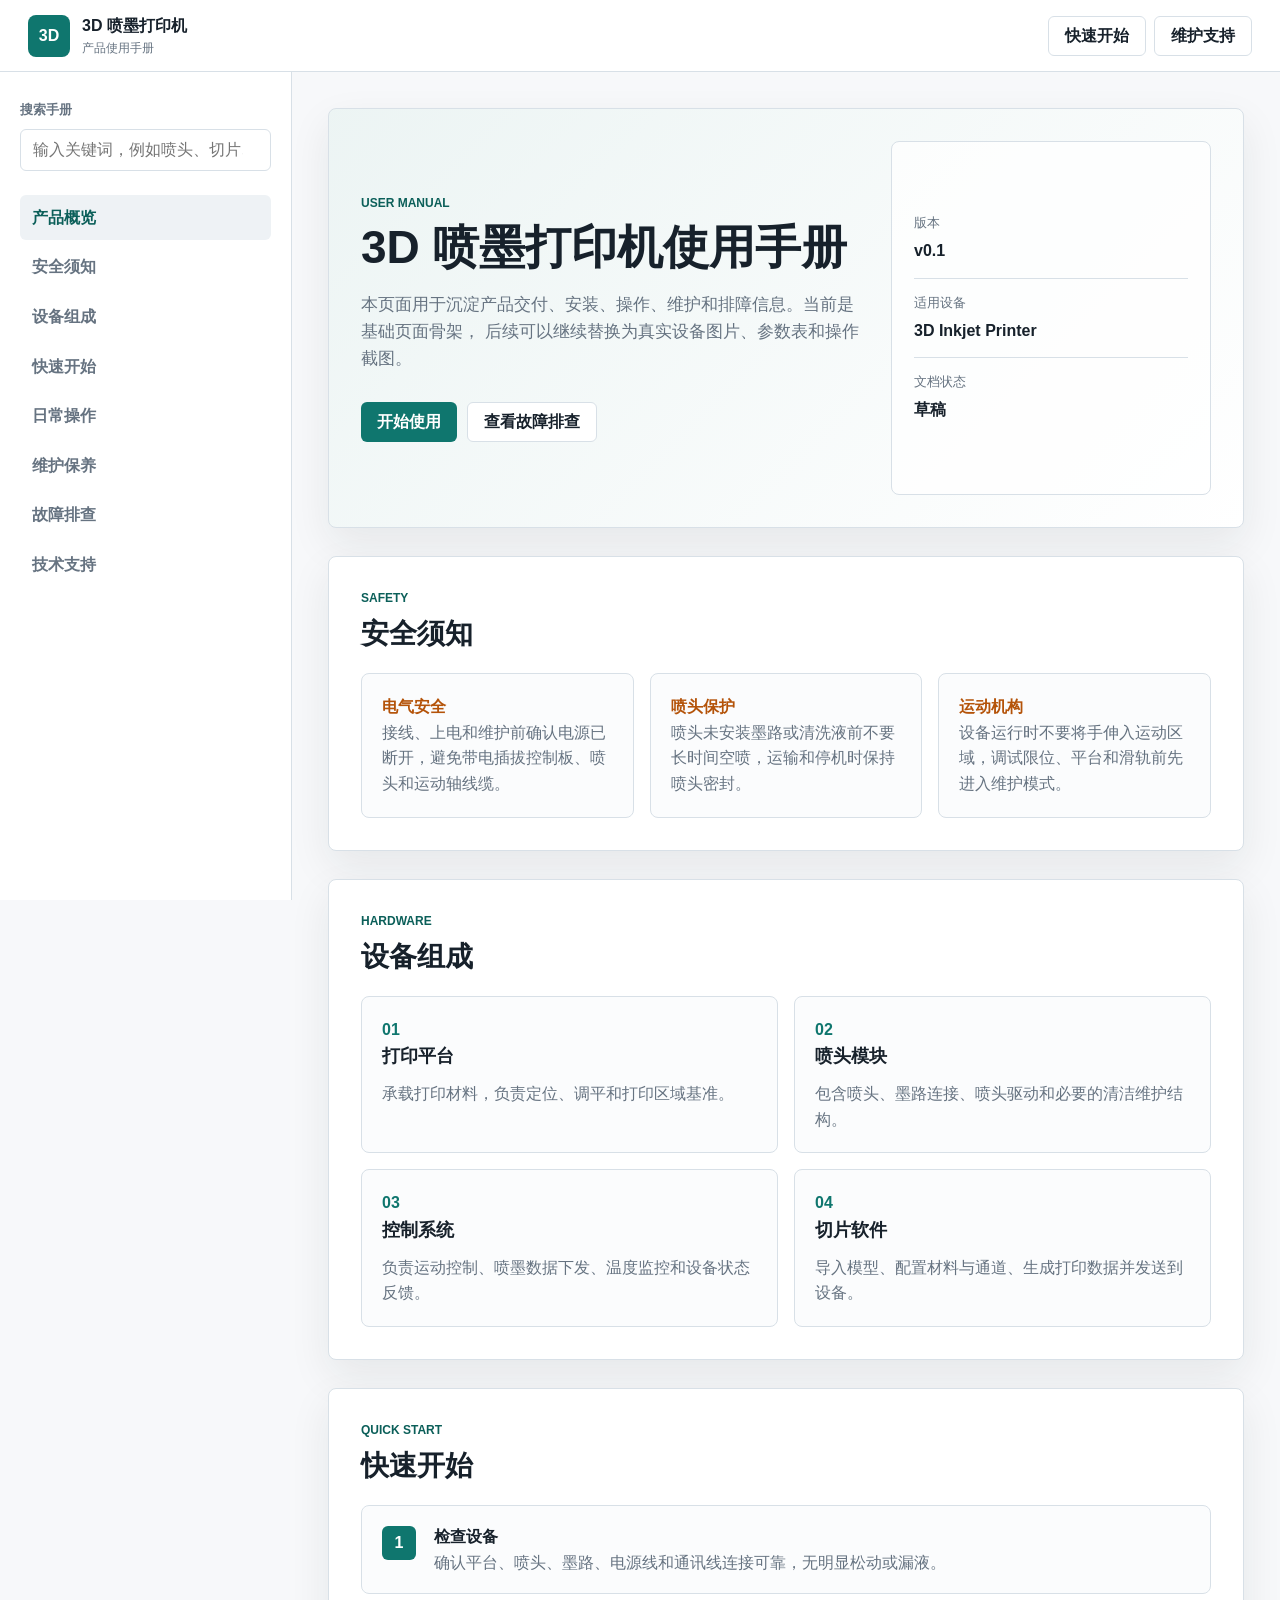
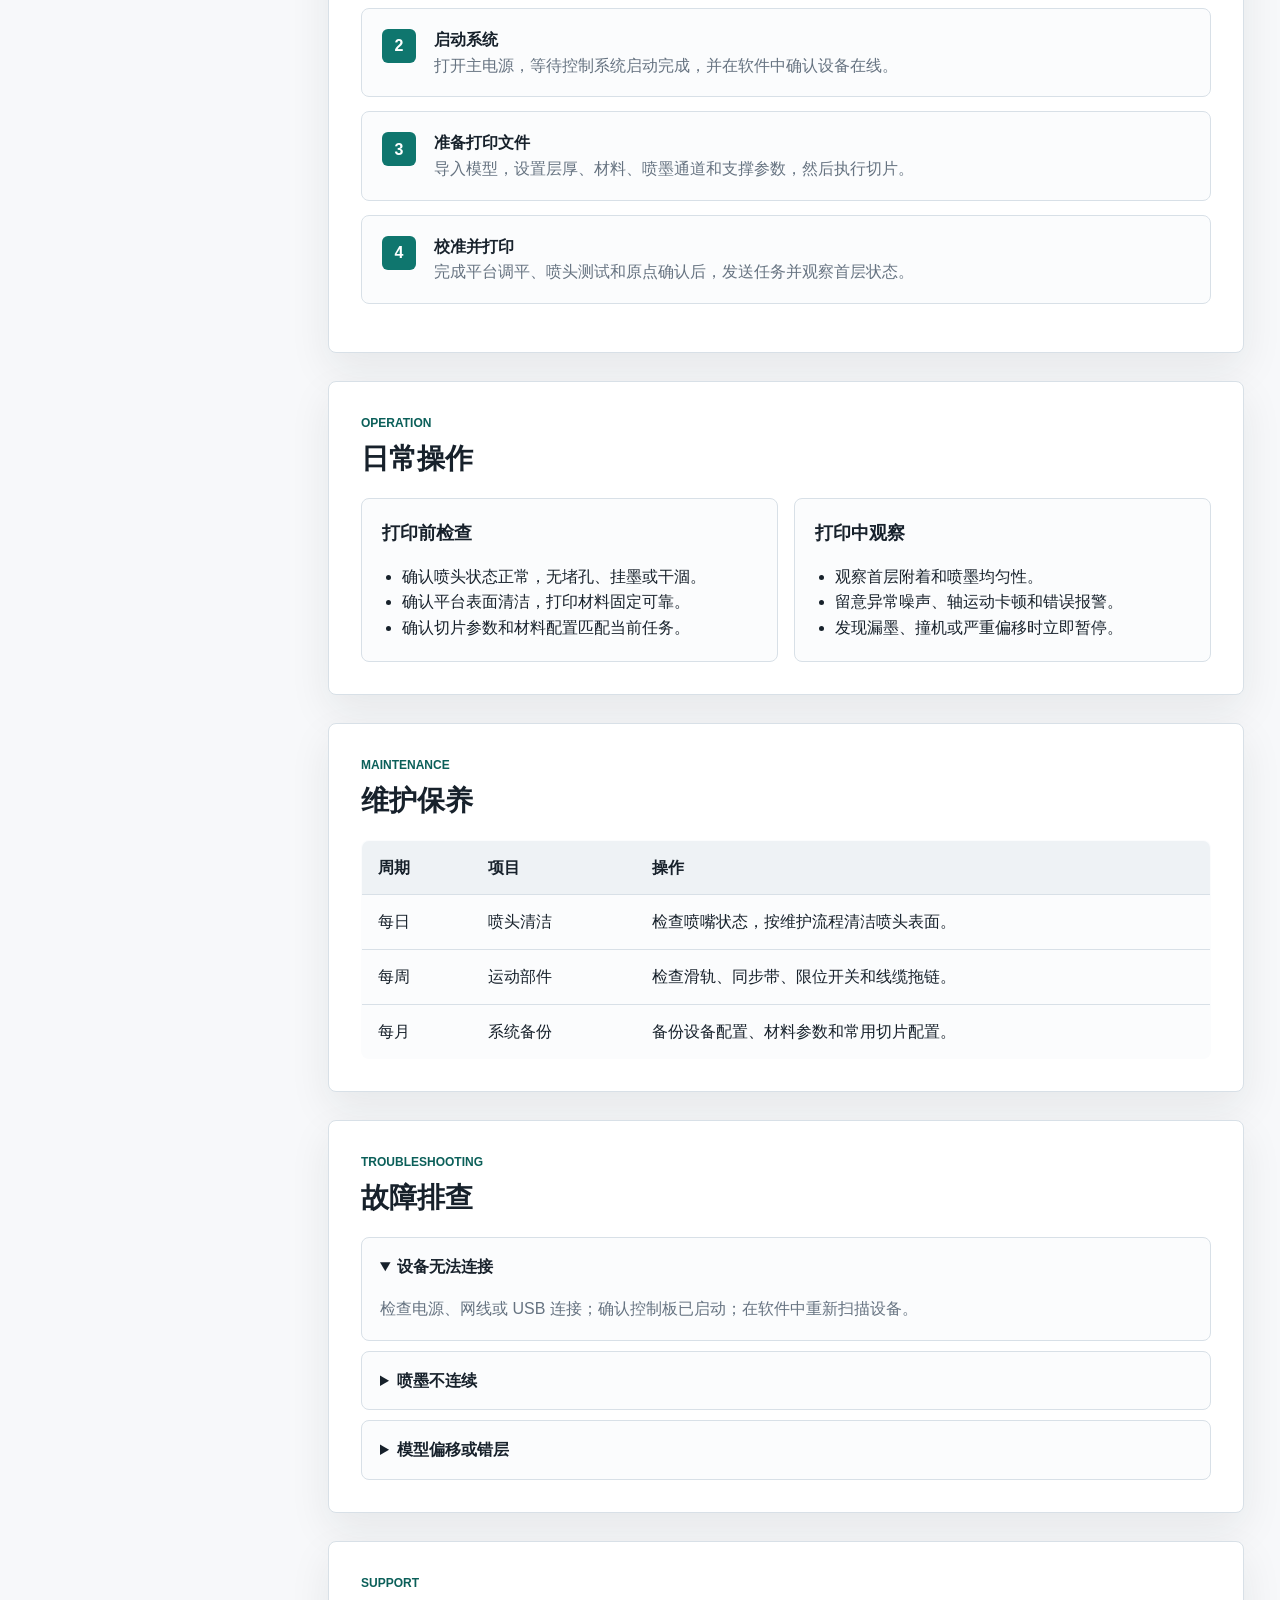
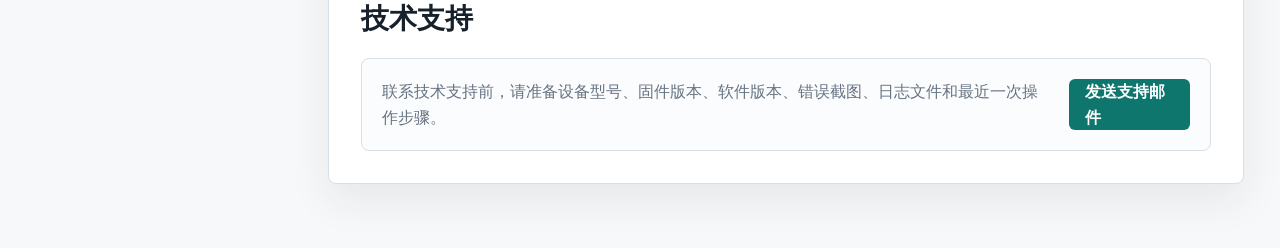
==== index.html @ f05ce5e2 "部署" ====
<!doctype html>
<html lang="zh-CN">
  <head>
    <meta charset="utf-8">
    <meta name="viewport" content="width=device-width, initial-scale=1">
    <title>3D 喷墨打印机使用手册</title>
    <link rel="stylesheet" href="styles.css">
  </head>
  <body>
    <header class="topbar">
      <button class="icon-button menu-toggle" type="button" aria-label="打开目录" aria-expanded="false">
        <span></span>
        <span></span>
        <span></span>
      </button>
      <div class="brand">
        <span class="brand-mark">3D</span>
        <div>
          <strong>3D 喷墨打印机</strong>
          <small>产品使用手册</small>
        </div>
      </div>
      <div class="top-actions">
        <a href="#quick-start">快速开始</a>
        <a href="#support">维护支持</a>
      </div>
    </header>

    <div class="layout">
      <aside class="sidebar" aria-label="手册目录">
        <div class="search-box">
          <label for="manual-search">搜索手册</label>
          <input id="manual-search" type="search" placeholder="输入关键词，例如喷头、切片、校准">
        </div>
        <nav class="toc">
          <a href="#overview">产品概览</a>
          <a href="#safety">安全须知</a>
          <a href="#parts">设备组成</a>
          <a href="#quick-start">快速开始</a>
          <a href="#operation">日常操作</a>
          <a href="#maintenance">维护保养</a>
          <a href="#troubleshooting">故障排查</a>
          <a href="#support">技术支持</a>
        </nav>
      </aside>

      <main class="content">
        <section class="hero manual-section" id="overview">
          <div class="hero-copy">
            <p class="eyebrow">User Manual</p>
            <h1>3D 喷墨打印机使用手册</h1>
            <p>
              本页面用于沉淀产品交付、安装、操作、维护和排障信息。当前是基础页面骨架，
              后续可以继续替换为真实设备图片、参数表和操作截图。
            </p>
            <div class="hero-actions">
              <a class="primary-button" href="#quick-start">开始使用</a>
              <a class="secondary-button" href="#troubleshooting">查看故障排查</a>
            </div>
          </div>
          <div class="status-panel" aria-label="手册状态">
            <div>
              <span>版本</span>
              <strong>v0.1</strong>
            </div>
            <div>
              <span>适用设备</span>
              <strong>3D Inkjet Printer</strong>
            </div>
            <div>
              <span>文档状态</span>
              <strong>草稿</strong>
            </div>
          </div>
        </section>

        <section class="manual-section" id="safety">
          <div class="section-heading">
            <p class="eyebrow">Safety</p>
            <h2>安全须知</h2>
          </div>
          <div class="notice-grid">
            <article>
              <strong>电气安全</strong>
              <p>接线、上电和维护前确认电源已断开，避免带电插拔控制板、喷头和运动轴线缆。</p>
            </article>
            <article>
              <strong>喷头保护</strong>
              <p>喷头未安装墨路或清洗液前不要长时间空喷，运输和停机时保持喷头密封。</p>
            </article>
            <article>
              <strong>运动机构</strong>
              <p>设备运行时不要将手伸入运动区域，调试限位、平台和滑轨前先进入维护模式。</p>
            </article>
          </div>
        </section>

        <section class="manual-section" id="parts">
          <div class="section-heading">
            <p class="eyebrow">Hardware</p>
            <h2>设备组成</h2>
          </div>
          <div class="parts-grid">
            <div class="part-card">
              <span>01</span>
              <h3>打印平台</h3>
              <p>承载打印材料，负责定位、调平和打印区域基准。</p>
            </div>
            <div class="part-card">
              <span>02</span>
              <h3>喷头模块</h3>
              <p>包含喷头、墨路连接、喷头驱动和必要的清洁维护结构。</p>
            </div>
            <div class="part-card">
              <span>03</span>
              <h3>控制系统</h3>
              <p>负责运动控制、喷墨数据下发、温度监控和设备状态反馈。</p>
            </div>
            <div class="part-card">
              <span>04</span>
              <h3>切片软件</h3>
              <p>导入模型、配置材料与通道、生成打印数据并发送到设备。</p>
            </div>
          </div>
        </section>

        <section class="manual-section" id="quick-start">
          <div class="section-heading">
            <p class="eyebrow">Quick Start</p>
            <h2>快速开始</h2>
          </div>
          <ol class="step-list">
            <li>
              <strong>检查设备</strong>
              <p>确认平台、喷头、墨路、电源线和通讯线连接可靠，无明显松动或漏液。</p>
            </li>
            <li>
              <strong>启动系统</strong>
              <p>打开主电源，等待控制系统启动完成，并在软件中确认设备在线。</p>
            </li>
            <li>
              <strong>准备打印文件</strong>
              <p>导入模型，设置层厚、材料、喷墨通道和支撑参数，然后执行切片。</p>
            </li>
            <li>
              <strong>校准并打印</strong>
              <p>完成平台调平、喷头测试和原点确认后，发送任务并观察首层状态。</p>
            </li>
          </ol>
        </section>

        <section class="manual-section" id="operation">
          <div class="section-heading">
            <p class="eyebrow">Operation</p>
            <h2>日常操作</h2>
          </div>
          <div class="two-column">
            <article>
              <h3>打印前检查</h3>
              <ul>
                <li>确认喷头状态正常，无堵孔、挂墨或干涸。</li>
                <li>确认平台表面清洁，打印材料固定可靠。</li>
                <li>确认切片参数和材料配置匹配当前任务。</li>
              </ul>
            </article>
            <article>
              <h3>打印中观察</h3>
              <ul>
                <li>观察首层附着和喷墨均匀性。</li>
                <li>留意异常噪声、轴运动卡顿和错误报警。</li>
                <li>发现漏墨、撞机或严重偏移时立即暂停。</li>
              </ul>
            </article>
          </div>
        </section>

        <section class="manual-section" id="maintenance">
          <div class="section-heading">
            <p class="eyebrow">Maintenance</p>
            <h2>维护保养</h2>
          </div>
          <table>
            <thead>
              <tr>
                <th>周期</th>
                <th>项目</th>
                <th>操作</th>
              </tr>
            </thead>
            <tbody>
              <tr>
                <td>每日</td>
                <td>喷头清洁</td>
                <td>检查喷嘴状态，按维护流程清洁喷头表面。</td>
              </tr>
              <tr>
                <td>每周</td>
                <td>运动部件</td>
                <td>检查滑轨、同步带、限位开关和线缆拖链。</td>
              </tr>
              <tr>
                <td>每月</td>
                <td>系统备份</td>
                <td>备份设备配置、材料参数和常用切片配置。</td>
              </tr>
            </tbody>
          </table>
        </section>

        <section class="manual-section" id="troubleshooting">
          <div class="section-heading">
            <p class="eyebrow">Troubleshooting</p>
            <h2>故障排查</h2>
          </div>
          <div class="issue-list">
            <details open>
              <summary>设备无法连接</summary>
              <p>检查电源、网线或 USB 连接；确认控制板已启动；在软件中重新扫描设备。</p>
            </details>
            <details>
              <summary>喷墨不连续</summary>
              <p>检查墨路气泡、喷头堵孔、波形配置和喷头温度，必要时执行清洗流程。</p>
            </details>
            <details>
              <summary>模型偏移或错层</summary>
              <p>检查平台固定、运动轴同步带张力、限位触发和切片坐标设置。</p>
            </details>
          </div>
        </section>

        <section class="manual-section" id="support">
          <div class="section-heading">
            <p class="eyebrow">Support</p>
            <h2>技术支持</h2>
          </div>
          <div class="support-box">
            <p>联系技术支持前，请准备设备型号、固件版本、软件版本、错误截图、日志文件和最近一次操作步骤。</p>
            <a class="primary-button" href="mailto:support@example.com">发送支持邮件</a>
          </div>
        </section>
      </main>
    </div>

    <script src="script.js"></script>
  </body>
</html>
---- styles.css ----
:root {
  --bg: #f7f8fa;
  --surface: #ffffff;
  --surface-muted: #eef2f5;
  --text: #17212b;
  --muted: #667381;
  --line: #d8e0e7;
  --accent: #0f766e;
  --accent-dark: #0b5f59;
  --warning: #b45309;
  --shadow: 0 16px 42px rgba(23, 33, 43, 0.08);
}

* {
  box-sizing: border-box;
}

html {
  scroll-behavior: smooth;
}

body {
  margin: 0;
  background: var(--bg);
  color: var(--text);
  font-family: "Microsoft YaHei", "PingFang SC", Arial, sans-serif;
  line-height: 1.6;
}

a {
  color: inherit;
  text-decoration: none;
}

.topbar {
  position: sticky;
  top: 0;
  z-index: 20;
  display: flex;
  align-items: center;
  justify-content: space-between;
  min-height: 72px;
  padding: 0 28px;
  border-bottom: 1px solid var(--line);
  background: rgba(255, 255, 255, 0.94);
  backdrop-filter: blur(12px);
}

.brand {
  display: flex;
  align-items: center;
  gap: 12px;
  min-width: 0;
}

.brand-mark {
  display: grid;
  width: 42px;
  height: 42px;
  place-items: center;
  border-radius: 8px;
  background: var(--accent);
  color: #fff;
  font-weight: 800;
}

.brand strong,
.brand small {
  display: block;
}

.brand small {
  color: var(--muted);
  font-size: 12px;
}

.top-actions {
  display: flex;
  gap: 8px;
}

.top-actions a,
.secondary-button,
.primary-button {
  display: inline-flex;
  align-items: center;
  justify-content: center;
  min-height: 40px;
  padding: 0 16px;
  border-radius: 6px;
  font-weight: 700;
}

.top-actions a,
.secondary-button {
  border: 1px solid var(--line);
  background: var(--surface);
}

.primary-button {
  background: var(--accent);
  color: #fff;
}

.primary-button:hover {
  background: var(--accent-dark);
}

.layout {
  display: grid;
  grid-template-columns: 292px minmax(0, 1fr);
  max-width: 1440px;
  margin: 0 auto;
}

.sidebar {
  position: sticky;
  top: 72px;
  align-self: start;
  height: calc(100vh - 72px);
  padding: 28px 20px;
  border-right: 1px solid var(--line);
  background: var(--surface);
  overflow: auto;
}

.search-box {
  display: grid;
  gap: 8px;
  margin-bottom: 24px;
}

.search-box label {
  color: var(--muted);
  font-size: 13px;
  font-weight: 700;
}

.search-box input {
  width: 100%;
  min-height: 42px;
  padding: 0 12px;
  border: 1px solid var(--line);
  border-radius: 6px;
  font: inherit;
}

.toc {
  display: grid;
  gap: 4px;
}

.toc a {
  padding: 10px 12px;
  border-radius: 6px;
  color: var(--muted);
  font-weight: 700;
}

.toc a:hover,
.toc a.active {
  background: var(--surface-muted);
  color: var(--accent-dark);
}

.content {
  min-width: 0;
  padding: 36px;
}

.manual-section {
  scroll-margin-top: 96px;
  margin-bottom: 28px;
  padding: 32px;
  border: 1px solid var(--line);
  border-radius: 8px;
  background: var(--surface);
  box-shadow: var(--shadow);
}

.hero {
  display: grid;
  grid-template-columns: minmax(0, 1fr) 320px;
  gap: 28px;
  align-items: stretch;
  min-height: 420px;
  background:
    linear-gradient(135deg, rgba(15, 118, 110, 0.08), rgba(255, 255, 255, 0.92)),
    var(--surface);
}

.eyebrow {
  margin: 0 0 8px;
  color: var(--accent-dark);
  font-size: 12px;
  font-weight: 800;
  letter-spacing: 0;
  text-transform: uppercase;
}

h1,
h2,
h3,
p {
  margin-top: 0;
}

h1 {
  max-width: 760px;
  margin-bottom: 18px;
  font-size: 46px;
  line-height: 1.12;
}

h2 {
  margin-bottom: 0;
  font-size: 28px;
  line-height: 1.25;
}

h3 {
  margin-bottom: 10px;
  font-size: 18px;
}

.hero-copy {
  display: flex;
  flex-direction: column;
  justify-content: center;
}

.hero-copy p:not(.eyebrow) {
  max-width: 760px;
  color: var(--muted);
  font-size: 17px;
}

.hero-actions {
  display: flex;
  flex-wrap: wrap;
  gap: 10px;
  margin-top: 12px;
}

.status-panel {
  display: grid;
  align-content: center;
  gap: 14px;
  padding: 22px;
  border: 1px solid var(--line);
  border-radius: 8px;
  background: rgba(255, 255, 255, 0.76);
}

.status-panel div {
  padding-bottom: 14px;
  border-bottom: 1px solid var(--line);
}

.status-panel div:last-child {
  padding-bottom: 0;
  border-bottom: 0;
}

.status-panel span {
  display: block;
  color: var(--muted);
  font-size: 13px;
}

.status-panel strong {
  display: block;
  margin-top: 4px;
  overflow-wrap: anywhere;
}

.section-heading {
  margin-bottom: 22px;
}

.notice-grid,
.parts-grid,
.two-column {
  display: grid;
  grid-template-columns: repeat(3, minmax(0, 1fr));
  gap: 16px;
}

.parts-grid,
.two-column {
  grid-template-columns: repeat(2, minmax(0, 1fr));
}

.notice-grid article,
.part-card,
.two-column article,
.support-box {
  padding: 20px;
  border: 1px solid var(--line);
  border-radius: 8px;
  background: #fbfcfd;
}

.notice-grid strong {
  color: var(--warning);
}

.notice-grid p,
.part-card p,
.two-column p,
.support-box p,
li p,
details p {
  margin-bottom: 0;
  color: var(--muted);
}

.part-card span {
  color: var(--accent);
  font-weight: 800;
}

.step-list {
  display: grid;
  gap: 14px;
  padding: 0;
  list-style: none;
  counter-reset: steps;
}

.step-list li {
  position: relative;
  min-height: 86px;
  padding: 18px 18px 18px 72px;
  border: 1px solid var(--line);
  border-radius: 8px;
  background: #fbfcfd;
  counter-increment: steps;
}

.step-list li::before {
  position: absolute;
  top: 20px;
  left: 20px;
  display: grid;
  width: 34px;
  height: 34px;
  place-items: center;
  border-radius: 6px;
  background: var(--accent);
  color: #fff;
  content: counter(steps);
  font-weight: 800;
}

ul {
  margin-bottom: 0;
  padding-left: 20px;
}

table {
  width: 100%;
  border-collapse: collapse;
  overflow: hidden;
  border: 1px solid var(--line);
  border-radius: 8px;
  background: #fbfcfd;
}

th,
td {
  padding: 14px 16px;
  border-bottom: 1px solid var(--line);
  text-align: left;
  vertical-align: top;
}

th {
  background: var(--surface-muted);
}

tr:last-child td {
  border-bottom: 0;
}

.issue-list {
  display: grid;
  gap: 10px;
}

details {
  border: 1px solid var(--line);
  border-radius: 8px;
  background: #fbfcfd;
}

summary {
  cursor: pointer;
  padding: 16px 18px;
  font-weight: 800;
}

details p {
  padding: 0 18px 18px;
}

.support-box {
  display: flex;
  align-items: center;
  justify-content: space-between;
  gap: 18px;
}

.menu-toggle {
  display: none;
}

.icon-button {
  width: 42px;
  height: 42px;
  border: 1px solid var(--line);
  border-radius: 6px;
  background: var(--surface);
}

.icon-button span {
  display: block;
  width: 18px;
  height: 2px;
  margin: 4px auto;
  background: var(--text);
}

.is-hidden {
  display: none !important;
}

@media (max-width: 980px) {
  .topbar {
    padding: 0 16px;
  }

  .menu-toggle {
    display: inline-block;
  }

  .top-actions {
    display: none;
  }

  .layout {
    display: block;
  }

  .sidebar {
    position: fixed;
    top: 72px;
    left: 0;
    z-index: 15;
    width: min(320px, 88vw);
    transform: translateX(-100%);
    transition: transform 0.2s ease;
    box-shadow: var(--shadow);
  }

  .sidebar.open {
    transform: translateX(0);
  }

  .content {
    padding: 20px;
  }

  .hero,
  .notice-grid,
  .parts-grid,
  .two-column {
    grid-template-columns: 1fr;
  }

  h1 {
    font-size: 34px;
  }
}

@media (max-width: 640px) {
  .brand strong {
    font-size: 15px;
  }

  .manual-section {
    padding: 22px;
  }

  .support-box {
    align-items: stretch;
    flex-direction: column;
  }

  table {
    display: block;
    overflow-x: auto;
    white-space: nowrap;
  }
}
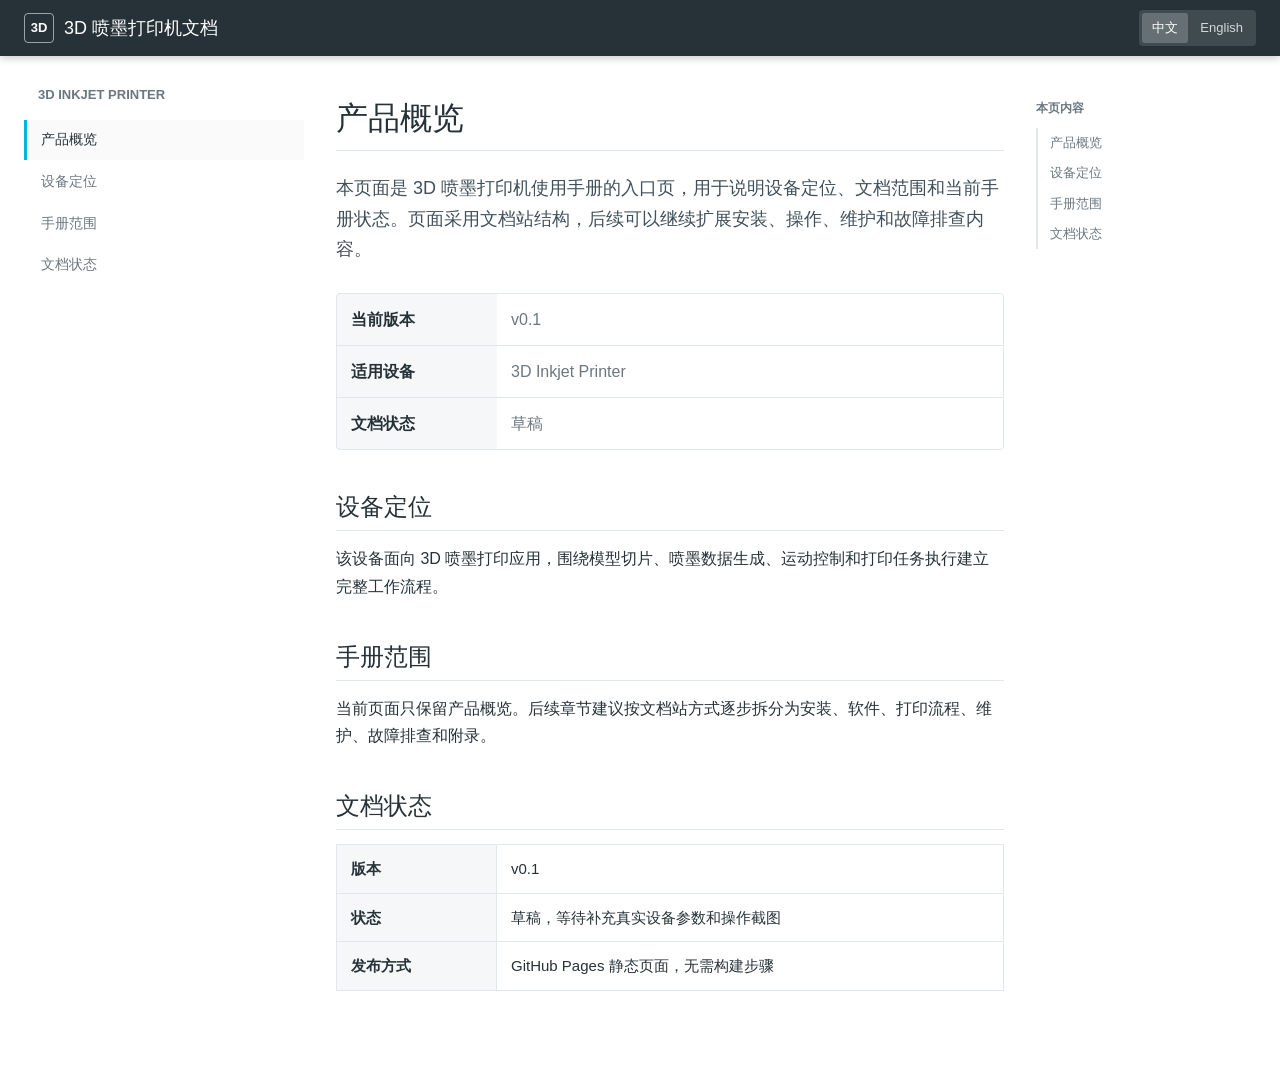
==== commit 4265880d: "2" ====
--- a/index.html
+++ b/index.html
@@ -6,239 +6,87 @@
     <title>3D 喷墨打印机使用手册</title>
     <link rel="stylesheet" href="styles.css">
   </head>
-  <body>
-    <header class="topbar">
-      <button class="icon-button menu-toggle" type="button" aria-label="打开目录" aria-expanded="false">
+  <body data-title-zh="3D 喷墨打印机使用手册" data-title-en="3D Inkjet Printer Documentation">
+    <header class="site-header">
+      <button class="nav-toggle" type="button" aria-label="打开目录" aria-expanded="false" data-zh="打开目录" data-en="Open navigation" data-aria-only="true">
         <span></span>
         <span></span>
         <span></span>
       </button>
-      <div class="brand">
-        <span class="brand-mark">3D</span>
-        <div>
-          <strong>3D 喷墨打印机</strong>
-          <small>产品使用手册</small>
-        </div>
-      </div>
-      <div class="top-actions">
-        <a href="#quick-start">快速开始</a>
-        <a href="#support">维护支持</a>
+      <a class="site-title" href="#overview" aria-label="3D Inkjet Printer Documentation">
+        <span class="site-mark">3D</span>
+        <span data-zh="3D 喷墨打印机文档" data-en="3D Inkjet Printer Documentation">3D 喷墨打印机文档</span>
+      </a>
+      <div class="header-actions" aria-label="Language">
+        <button class="language-button active" type="button" data-lang="zh">中文</button>
+        <button class="language-button" type="button" data-lang="en">English</button>
       </div>
     </header>
 
-    <div class="layout">
-      <aside class="sidebar" aria-label="手册目录">
-        <div class="search-box">
-          <label for="manual-search">搜索手册</label>
-          <input id="manual-search" type="search" placeholder="输入关键词，例如喷头、切片、校准">
-        </div>
-        <nav class="toc">
-          <a href="#overview">产品概览</a>
-          <a href="#safety">安全须知</a>
-          <a href="#parts">设备组成</a>
-          <a href="#quick-start">快速开始</a>
-          <a href="#operation">日常操作</a>
-          <a href="#maintenance">维护保养</a>
-          <a href="#troubleshooting">故障排查</a>
-          <a href="#support">技术支持</a>
+    <div class="doc-shell">
+      <aside class="doc-sidebar" aria-label="文档目录" data-zh="文档目录" data-en="Documentation navigation" data-aria-only="true">
+        <div class="sidebar-title" data-zh="3D Inkjet Printer" data-en="3D Inkjet Printer">3D Inkjet Printer</div>
+        <nav class="doc-nav">
+          <a class="active" href="#overview" data-zh="产品概览" data-en="Overview">产品概览</a>
+          <a href="#positioning" data-zh="设备定位" data-en="Device Positioning">设备定位</a>
+          <a href="#manual-scope" data-zh="手册范围" data-en="Manual Scope">手册范围</a>
+          <a href="#document-status" data-zh="文档状态" data-en="Document Status">文档状态</a>
         </nav>
       </aside>
 
-      <main class="content">
-        <section class="hero manual-section" id="overview">
-          <div class="hero-copy">
-            <p class="eyebrow">User Manual</p>
-            <h1>3D 喷墨打印机使用手册</h1>
-            <p>
-              本页面用于沉淀产品交付、安装、操作、维护和排障信息。当前是基础页面骨架，
-              后续可以继续替换为真实设备图片、参数表和操作截图。
-            </p>
-            <div class="hero-actions">
-              <a class="primary-button" href="#quick-start">开始使用</a>
-              <a class="secondary-button" href="#troubleshooting">查看故障排查</a>
-            </div>
+      <main class="doc-content">
+        <article class="doc-article">
+          <h1 id="overview" data-zh="产品概览" data-en="Overview">产品概览</h1>
+          <p class="lead" data-zh="本页面是 3D 喷墨打印机使用手册的入口页，用于说明设备定位、文档范围和当前手册状态。页面采用文档站结构，后续可以继续扩展安装、操作、维护和故障排查内容。" data-en="This page is the entry point for the 3D inkjet printer manual. It introduces the device positioning, manual scope, and current documentation status. The page uses a documentation-site structure so installation, operation, maintenance, and troubleshooting content can be added later.">
+            本页面是 3D 喷墨打印机使用手册的入口页，用于说明设备定位、文档范围和当前手册状态。页面采用文档站结构，后续可以继续扩展安装、操作、维护和故障排查内容。
+          </p>
+
+          <div class="info-box">
+            <strong data-zh="当前版本" data-en="Current version">当前版本</strong>
+            <span>v0.1</span>
+            <strong data-zh="适用设备" data-en="Applicable device">适用设备</strong>
+            <span>3D Inkjet Printer</span>
+            <strong data-zh="文档状态" data-en="Document status">文档状态</strong>
+            <span data-zh="草稿" data-en="Draft">草稿</span>
           </div>
-          <div class="status-panel" aria-label="手册状态">
-            <div>
-              <span>版本</span>
-              <strong>v0.1</strong>
-            </div>
-            <div>
-              <span>适用设备</span>
-              <strong>3D Inkjet Printer</strong>
-            </div>
-            <div>
-              <span>文档状态</span>
-              <strong>草稿</strong>
-            </div>
-          </div>
-        </section>
 
-        <section class="manual-section" id="safety">
-          <div class="section-heading">
-            <p class="eyebrow">Safety</p>
-            <h2>安全须知</h2>
-          </div>
-          <div class="notice-grid">
-            <article>
-              <strong>电气安全</strong>
-              <p>接线、上电和维护前确认电源已断开，避免带电插拔控制板、喷头和运动轴线缆。</p>
-            </article>
-            <article>
-              <strong>喷头保护</strong>
-              <p>喷头未安装墨路或清洗液前不要长时间空喷，运输和停机时保持喷头密封。</p>
-            </article>
-            <article>
-              <strong>运动机构</strong>
-              <p>设备运行时不要将手伸入运动区域，调试限位、平台和滑轨前先进入维护模式。</p>
-            </article>
-          </div>
-        </section>
+          <h2 id="positioning" data-zh="设备定位" data-en="Device Positioning">设备定位</h2>
+          <p data-zh="该设备面向 3D 喷墨打印应用，围绕模型切片、喷墨数据生成、运动控制和打印任务执行建立完整工作流程。" data-en="The device is designed for 3D inkjet printing applications and supports a workflow around model slicing, inkjet data generation, motion control, and print job execution.">
+            该设备面向 3D 喷墨打印应用，围绕模型切片、喷墨数据生成、运动控制和打印任务执行建立完整工作流程。
+          </p>
 
-        <section class="manual-section" id="parts">
-          <div class="section-heading">
-            <p class="eyebrow">Hardware</p>
-            <h2>设备组成</h2>
-          </div>
-          <div class="parts-grid">
-            <div class="part-card">
-              <span>01</span>
-              <h3>打印平台</h3>
-              <p>承载打印材料，负责定位、调平和打印区域基准。</p>
-            </div>
-            <div class="part-card">
-              <span>02</span>
-              <h3>喷头模块</h3>
-              <p>包含喷头、墨路连接、喷头驱动和必要的清洁维护结构。</p>
-            </div>
-            <div class="part-card">
-              <span>03</span>
-              <h3>控制系统</h3>
-              <p>负责运动控制、喷墨数据下发、温度监控和设备状态反馈。</p>
-            </div>
-            <div class="part-card">
-              <span>04</span>
-              <h3>切片软件</h3>
-              <p>导入模型、配置材料与通道、生成打印数据并发送到设备。</p>
-            </div>
-          </div>
-        </section>
+          <h2 id="manual-scope" data-zh="手册范围" data-en="Manual Scope">手册范围</h2>
+          <p data-zh="当前页面只保留产品概览。后续章节建议按文档站方式逐步拆分为安装、软件、打印流程、维护、故障排查和附录。" data-en="This page currently keeps only the product overview. Future sections should be added in the same documentation style, such as installation, software, printing workflow, maintenance, troubleshooting, and appendices.">
+            当前页面只保留产品概览。后续章节建议按文档站方式逐步拆分为安装、软件、打印流程、维护、故障排查和附录。
+          </p>
 
-        <section class="manual-section" id="quick-start">
-          <div class="section-heading">
-            <p class="eyebrow">Quick Start</p>
-            <h2>快速开始</h2>
-          </div>
-          <ol class="step-list">
-            <li>
-              <strong>检查设备</strong>
-              <p>确认平台、喷头、墨路、电源线和通讯线连接可靠，无明显松动或漏液。</p>
-            </li>
-            <li>
-              <strong>启动系统</strong>
-              <p>打开主电源，等待控制系统启动完成，并在软件中确认设备在线。</p>
-            </li>
-            <li>
-              <strong>准备打印文件</strong>
-              <p>导入模型，设置层厚、材料、喷墨通道和支撑参数，然后执行切片。</p>
-            </li>
-            <li>
-              <strong>校准并打印</strong>
-              <p>完成平台调平、喷头测试和原点确认后，发送任务并观察首层状态。</p>
-            </li>
-          </ol>
-        </section>
-
-        <section class="manual-section" id="operation">
-          <div class="section-heading">
-            <p class="eyebrow">Operation</p>
-            <h2>日常操作</h2>
-          </div>
-          <div class="two-column">
-            <article>
-              <h3>打印前检查</h3>
-              <ul>
-                <li>确认喷头状态正常，无堵孔、挂墨或干涸。</li>
-                <li>确认平台表面清洁，打印材料固定可靠。</li>
-                <li>确认切片参数和材料配置匹配当前任务。</li>
-              </ul>
-            </article>
-            <article>
-              <h3>打印中观察</h3>
-              <ul>
-                <li>观察首层附着和喷墨均匀性。</li>
-                <li>留意异常噪声、轴运动卡顿和错误报警。</li>
-                <li>发现漏墨、撞机或严重偏移时立即暂停。</li>
-              </ul>
-            </article>
-          </div>
-        </section>
-
-        <section class="manual-section" id="maintenance">
-          <div class="section-heading">
-            <p class="eyebrow">Maintenance</p>
-            <h2>维护保养</h2>
-          </div>
+          <h2 id="document-status" data-zh="文档状态" data-en="Document Status">文档状态</h2>
           <table>
-            <thead>
-              <tr>
-                <th>周期</th>
-                <th>项目</th>
-                <th>操作</th>
-              </tr>
-            </thead>
             <tbody>
               <tr>
-                <td>每日</td>
-                <td>喷头清洁</td>
-                <td>检查喷嘴状态，按维护流程清洁喷头表面。</td>
+                <th data-zh="版本" data-en="Version">版本</th>
+                <td>v0.1</td>
               </tr>
               <tr>
-                <td>每周</td>
-                <td>运动部件</td>
-                <td>检查滑轨、同步带、限位开关和线缆拖链。</td>
+                <th data-zh="状态" data-en="Status">状态</th>
+                <td data-zh="草稿，等待补充真实设备参数和操作截图" data-en="Draft, waiting for real device parameters and operation screenshots">草稿，等待补充真实设备参数和操作截图</td>
               </tr>
               <tr>
-                <td>每月</td>
-                <td>系统备份</td>
-                <td>备份设备配置、材料参数和常用切片配置。</td>
+                <th data-zh="发布方式" data-en="Publishing">发布方式</th>
+                <td data-zh="GitHub Pages 静态页面，无需构建步骤" data-en="GitHub Pages static site, no build step required">GitHub Pages 静态页面，无需构建步骤</td>
               </tr>
             </tbody>
           </table>
-        </section>
+        </article>
+      </main>
 
-        <section class="manual-section" id="troubleshooting">
-          <div class="section-heading">
-            <p class="eyebrow">Troubleshooting</p>
-            <h2>故障排查</h2>
-          </div>
-          <div class="issue-list">
-            <details open>
-              <summary>设备无法连接</summary>
-              <p>检查电源、网线或 USB 连接；确认控制板已启动；在软件中重新扫描设备。</p>
-            </details>
-            <details>
-              <summary>喷墨不连续</summary>
-              <p>检查墨路气泡、喷头堵孔、波形配置和喷头温度，必要时执行清洗流程。</p>
-            </details>
-            <details>
-              <summary>模型偏移或错层</summary>
-              <p>检查平台固定、运动轴同步带张力、限位触发和切片坐标设置。</p>
-            </details>
-          </div>
-        </section>
-
-        <section class="manual-section" id="support">
-          <div class="section-heading">
-            <p class="eyebrow">Support</p>
-            <h2>技术支持</h2>
-          </div>
-          <div class="support-box">
-            <p>联系技术支持前，请准备设备型号、固件版本、软件版本、错误截图、日志文件和最近一次操作步骤。</p>
-            <a class="primary-button" href="mailto:support@example.com">发送支持邮件</a>
-          </div>
-        </section>
-      </main>
+      <aside class="page-toc" aria-label="本页目录" data-zh="本页目录" data-en="Page table of contents" data-aria-only="true">
+        <div class="page-toc-title" data-zh="本页内容" data-en="On this page">本页内容</div>
+        <a href="#overview" data-zh="产品概览" data-en="Overview">产品概览</a>
+        <a href="#positioning" data-zh="设备定位" data-en="Device Positioning">设备定位</a>
+        <a href="#manual-scope" data-zh="手册范围" data-en="Manual Scope">手册范围</a>
+        <a href="#document-status" data-zh="文档状态" data-en="Document Status">文档状态</a>
+      </aside>
     </div>
 
     <script src="script.js"></script>
--- a/styles.css
+++ b/styles.css
@@ -1,14 +1,14 @@
 :root {
-  --bg: #f7f8fa;
-  --surface: #ffffff;
-  --surface-muted: #eef2f5;
-  --text: #17212b;
-  --muted: #667381;
-  --line: #d8e0e7;
-  --accent: #0f766e;
-  --accent-dark: #0b5f59;
-  --warning: #b45309;
-  --shadow: 0 16px 42px rgba(23, 33, 43, 0.08);
+  --md-primary: #263238;
+  --md-primary-dark: #1b2429;
+  --md-accent: #00b8d4;
+  --md-bg: #ffffff;
+  --md-code-bg: #f5f7f9;
+  --md-text: #263238;
+  --md-muted: #6b7780;
+  --md-border: #e1e7eb;
+  --md-link: #0288a7;
+  --md-sidebar: #fafafa;
 }
 
 * {
@@ -21,485 +21,354 @@
 
 body {
   margin: 0;
-  background: var(--bg);
-  color: var(--text);
-  font-family: "Microsoft YaHei", "PingFang SC", Arial, sans-serif;
-  line-height: 1.6;
+  background: var(--md-bg);
+  color: var(--md-text);
+  font-family: -apple-system, BlinkMacSystemFont, "Segoe UI", "Microsoft YaHei", Arial, sans-serif;
+  font-size: 16px;
+  line-height: 1.7;
 }
 
 a {
-  color: inherit;
+  color: var(--md-link);
   text-decoration: none;
 }
 
-.topbar {
+a:hover {
+  color: var(--md-accent);
+}
+
+.site-header {
   position: sticky;
   top: 0;
-  z-index: 20;
+  z-index: 30;
   display: flex;
   align-items: center;
-  justify-content: space-between;
-  min-height: 72px;
-  padding: 0 28px;
-  border-bottom: 1px solid var(--line);
-  background: rgba(255, 255, 255, 0.94);
-  backdrop-filter: blur(12px);
-}
-
-.brand {
-  display: flex;
-  align-items: center;
-  gap: 12px;
-  min-width: 0;
-}
-
-.brand-mark {
-  display: grid;
-  width: 42px;
-  height: 42px;
-  place-items: center;
-  border-radius: 8px;
-  background: var(--accent);
+  gap: 16px;
+  height: 56px;
+  padding: 0 24px;
+  background: var(--md-primary);
   color: #fff;
-  font-weight: 800;
-}
-
-.brand strong,
-.brand small {
-  display: block;
-}
-
-.brand small {
-  color: var(--muted);
-  font-size: 12px;
-}
-
-.top-actions {
-  display: flex;
-  gap: 8px;
-}
-
-.top-actions a,
-.secondary-button,
-.primary-button {
+  box-shadow: 0 2px 8px rgba(0, 0, 0, 0.22);
+}
+
+.site-title {
   display: inline-flex;
   align-items: center;
-  justify-content: center;
-  min-height: 40px;
-  padding: 0 16px;
-  border-radius: 6px;
+  gap: 10px;
+  min-width: 0;
+  color: #fff;
+  font-size: 18px;
+  font-weight: 500;
+}
+
+.site-title:hover {
+  color: #fff;
+}
+
+.site-mark {
+  display: inline-grid;
+  width: 30px;
+  height: 30px;
+  place-items: center;
+  border: 1px solid rgba(255, 255, 255, 0.55);
+  border-radius: 4px;
+  font-size: 13px;
   font-weight: 700;
 }
 
-.top-actions a,
-.secondary-button {
-  border: 1px solid var(--line);
-  background: var(--surface);
-}
-
-.primary-button {
-  background: var(--accent);
+.header-actions {
+  display: flex;
+  gap: 2px;
+  margin-left: auto;
+  padding: 3px;
+  border-radius: 4px;
+  background: rgba(255, 255, 255, 0.12);
+}
+
+.language-button {
+  min-height: 30px;
+  padding: 0 10px;
+  border: 0;
+  border-radius: 3px;
+  background: transparent;
+  color: rgba(255, 255, 255, 0.78);
+  cursor: pointer;
+  font: inherit;
+  font-size: 13px;
+}
+
+.language-button.active {
+  background: rgba(255, 255, 255, 0.2);
   color: #fff;
 }
 
-.primary-button:hover {
-  background: var(--accent-dark);
-}
-
-.layout {
+.nav-toggle {
+  display: none;
+  width: 38px;
+  height: 38px;
+  border: 0;
+  border-radius: 4px;
+  background: transparent;
+  cursor: pointer;
+}
+
+.nav-toggle span {
+  display: block;
+  width: 20px;
+  height: 2px;
+  margin: 4px auto;
+  background: #fff;
+}
+
+.doc-shell {
   display: grid;
-  grid-template-columns: 292px minmax(0, 1fr);
+  grid-template-columns: 280px minmax(0, 820px) 220px;
+  gap: 32px;
   max-width: 1440px;
   margin: 0 auto;
-}
-
-.sidebar {
+  padding: 0 24px;
+}
+
+.doc-sidebar {
   position: sticky;
-  top: 72px;
-  align-self: start;
-  height: calc(100vh - 72px);
-  padding: 28px 20px;
-  border-right: 1px solid var(--line);
-  background: var(--surface);
+  top: 56px;
+  height: calc(100vh - 56px);
+  padding: 28px 0 32px;
   overflow: auto;
-}
-
-.search-box {
-  display: grid;
-  gap: 8px;
-  margin-bottom: 24px;
-}
-
-.search-box label {
-  color: var(--muted);
+  background: var(--md-bg);
+}
+
+.sidebar-title {
+  margin-bottom: 14px;
+  padding: 0 14px;
+  color: var(--md-muted);
   font-size: 13px;
   font-weight: 700;
-}
-
-.search-box input {
-  width: 100%;
-  min-height: 42px;
-  padding: 0 12px;
-  border: 1px solid var(--line);
-  border-radius: 6px;
-  font: inherit;
-}
-
-.toc {
+  text-transform: uppercase;
+}
+
+.doc-nav {
   display: grid;
-  gap: 4px;
-}
-
-.toc a {
-  padding: 10px 12px;
-  border-radius: 6px;
-  color: var(--muted);
+  gap: 2px;
+}
+
+.doc-nav a {
+  display: block;
+  padding: 8px 14px;
+  border-left: 3px solid transparent;
+  color: var(--md-muted);
+  font-size: 14px;
+}
+
+.doc-nav a:hover,
+.doc-nav a.active {
+  border-left-color: var(--md-accent);
+  background: var(--md-sidebar);
+  color: var(--md-text);
+}
+
+.doc-content {
+  min-width: 0;
+  padding: 42px 0 96px;
+}
+
+.doc-article {
+  max-width: 820px;
+}
+
+.doc-article h1,
+.doc-article h2 {
+  position: relative;
+  scroll-margin-top: 80px;
+  color: var(--md-text);
+  font-weight: 400;
+  line-height: 1.25;
+}
+
+.doc-article h1 {
+  margin: 0 0 22px;
+  padding-bottom: 12px;
+  border-bottom: 1px solid var(--md-border);
+  font-size: 32px;
+}
+
+.doc-article h2 {
+  margin: 42px 0 14px;
+  padding-bottom: 8px;
+  border-bottom: 1px solid var(--md-border);
+  font-size: 24px;
+}
+
+.doc-article p {
+  margin: 0 0 18px;
+}
+
+.lead {
+  color: #40505a;
+  font-size: 18px;
+}
+
+.info-box {
+  display: grid;
+  grid-template-columns: 160px minmax(0, 1fr);
+  gap: 0;
+  margin: 28px 0 36px;
+  overflow: hidden;
+  border: 1px solid var(--md-border);
+  border-radius: 4px;
+  background: var(--md-code-bg);
+}
+
+.info-box strong,
+.info-box span {
+  padding: 12px 14px;
+  border-bottom: 1px solid var(--md-border);
+}
+
+.info-box strong:nth-last-child(2),
+.info-box span:last-child {
+  border-bottom: 0;
+}
+
+.info-box strong {
+  color: var(--md-text);
   font-weight: 700;
 }
 
-.toc a:hover,
-.toc a.active {
-  background: var(--surface-muted);
-  color: var(--accent-dark);
-}
-
-.content {
-  min-width: 0;
-  padding: 36px;
-}
-
-.manual-section {
-  scroll-margin-top: 96px;
-  margin-bottom: 28px;
-  padding: 32px;
-  border: 1px solid var(--line);
-  border-radius: 8px;
-  background: var(--surface);
-  box-shadow: var(--shadow);
-}
-
-.hero {
-  display: grid;
-  grid-template-columns: minmax(0, 1fr) 320px;
-  gap: 28px;
-  align-items: stretch;
-  min-height: 420px;
-  background:
-    linear-gradient(135deg, rgba(15, 118, 110, 0.08), rgba(255, 255, 255, 0.92)),
-    var(--surface);
-}
-
-.eyebrow {
-  margin: 0 0 8px;
-  color: var(--accent-dark);
-  font-size: 12px;
-  font-weight: 800;
-  letter-spacing: 0;
-  text-transform: uppercase;
-}
-
-h1,
-h2,
-h3,
-p {
-  margin-top: 0;
-}
-
-h1 {
-  max-width: 760px;
-  margin-bottom: 18px;
-  font-size: 46px;
-  line-height: 1.12;
-}
-
-h2 {
-  margin-bottom: 0;
-  font-size: 28px;
-  line-height: 1.25;
-}
-
-h3 {
-  margin-bottom: 10px;
-  font-size: 18px;
-}
-
-.hero-copy {
-  display: flex;
-  flex-direction: column;
-  justify-content: center;
-}
-
-.hero-copy p:not(.eyebrow) {
-  max-width: 760px;
-  color: var(--muted);
-  font-size: 17px;
-}
-
-.hero-actions {
-  display: flex;
-  flex-wrap: wrap;
-  gap: 10px;
-  margin-top: 12px;
-}
-
-.status-panel {
-  display: grid;
-  align-content: center;
-  gap: 14px;
-  padding: 22px;
-  border: 1px solid var(--line);
-  border-radius: 8px;
-  background: rgba(255, 255, 255, 0.76);
-}
-
-.status-panel div {
-  padding-bottom: 14px;
-  border-bottom: 1px solid var(--line);
-}
-
-.status-panel div:last-child {
-  padding-bottom: 0;
-  border-bottom: 0;
-}
-
-.status-panel span {
-  display: block;
-  color: var(--muted);
-  font-size: 13px;
-}
-
-.status-panel strong {
-  display: block;
-  margin-top: 4px;
-  overflow-wrap: anywhere;
-}
-
-.section-heading {
-  margin-bottom: 22px;
-}
-
-.notice-grid,
-.parts-grid,
-.two-column {
-  display: grid;
-  grid-template-columns: repeat(3, minmax(0, 1fr));
-  gap: 16px;
-}
-
-.parts-grid,
-.two-column {
-  grid-template-columns: repeat(2, minmax(0, 1fr));
-}
-
-.notice-grid article,
-.part-card,
-.two-column article,
-.support-box {
-  padding: 20px;
-  border: 1px solid var(--line);
-  border-radius: 8px;
-  background: #fbfcfd;
-}
-
-.notice-grid strong {
-  color: var(--warning);
-}
-
-.notice-grid p,
-.part-card p,
-.two-column p,
-.support-box p,
-li p,
-details p {
-  margin-bottom: 0;
-  color: var(--muted);
-}
-
-.part-card span {
-  color: var(--accent);
-  font-weight: 800;
-}
-
-.step-list {
-  display: grid;
-  gap: 14px;
-  padding: 0;
-  list-style: none;
-  counter-reset: steps;
-}
-
-.step-list li {
-  position: relative;
-  min-height: 86px;
-  padding: 18px 18px 18px 72px;
-  border: 1px solid var(--line);
-  border-radius: 8px;
-  background: #fbfcfd;
-  counter-increment: steps;
-}
-
-.step-list li::before {
-  position: absolute;
-  top: 20px;
-  left: 20px;
-  display: grid;
-  width: 34px;
-  height: 34px;
-  place-items: center;
-  border-radius: 6px;
-  background: var(--accent);
-  color: #fff;
-  content: counter(steps);
-  font-weight: 800;
-}
-
-ul {
-  margin-bottom: 0;
-  padding-left: 20px;
+.info-box span {
+  color: var(--md-muted);
+  background: #fff;
 }
 
 table {
   width: 100%;
+  margin-top: 14px;
   border-collapse: collapse;
-  overflow: hidden;
-  border: 1px solid var(--line);
-  border-radius: 8px;
-  background: #fbfcfd;
+  border: 1px solid var(--md-border);
+  font-size: 15px;
 }
 
 th,
 td {
-  padding: 14px 16px;
-  border-bottom: 1px solid var(--line);
+  padding: 11px 14px;
+  border: 1px solid var(--md-border);
   text-align: left;
   vertical-align: top;
 }
 
 th {
-  background: var(--surface-muted);
-}
-
-tr:last-child td {
-  border-bottom: 0;
-}
-
-.issue-list {
-  display: grid;
-  gap: 10px;
-}
-
-details {
-  border: 1px solid var(--line);
-  border-radius: 8px;
-  background: #fbfcfd;
-}
-
-summary {
-  cursor: pointer;
-  padding: 16px 18px;
-  font-weight: 800;
-}
-
-details p {
-  padding: 0 18px 18px;
-}
-
-.support-box {
-  display: flex;
-  align-items: center;
-  justify-content: space-between;
-  gap: 18px;
-}
-
-.menu-toggle {
-  display: none;
-}
-
-.icon-button {
-  width: 42px;
-  height: 42px;
-  border: 1px solid var(--line);
-  border-radius: 6px;
-  background: var(--surface);
-}
-
-.icon-button span {
+  width: 160px;
+  background: var(--md-code-bg);
+}
+
+.page-toc {
+  position: sticky;
+  top: 56px;
+  height: calc(100vh - 56px);
+  padding: 42px 0 32px;
+  overflow: auto;
+}
+
+.page-toc-title {
+  margin-bottom: 10px;
+  color: var(--md-muted);
+  font-size: 12px;
+  font-weight: 700;
+  text-transform: uppercase;
+}
+
+.page-toc a {
   display: block;
-  width: 18px;
-  height: 2px;
-  margin: 4px auto;
-  background: var(--text);
-}
-
-.is-hidden {
-  display: none !important;
-}
-
-@media (max-width: 980px) {
-  .topbar {
-    padding: 0 16px;
-  }
-
-  .menu-toggle {
-    display: inline-block;
-  }
-
-  .top-actions {
+  padding: 4px 0 4px 12px;
+  border-left: 2px solid var(--md-border);
+  color: var(--md-muted);
+  font-size: 13px;
+}
+
+.page-toc a:hover,
+.page-toc a.active {
+  border-left-color: var(--md-accent);
+  color: var(--md-link);
+}
+
+@media (max-width: 1100px) {
+  .doc-shell {
+    grid-template-columns: 260px minmax(0, 1fr);
+  }
+
+  .page-toc {
     display: none;
   }
-
-  .layout {
+}
+
+@media (max-width: 760px) {
+  .site-header {
+    padding: 0 12px;
+  }
+
+  .nav-toggle {
     display: block;
   }
 
-  .sidebar {
+  .site-title {
+    font-size: 15px;
+  }
+
+  .site-mark {
+    display: none;
+  }
+
+  .doc-shell {
+    display: block;
+    padding: 0 18px;
+  }
+
+  .doc-sidebar {
     position: fixed;
-    top: 72px;
+    top: 56px;
     left: 0;
-    z-index: 15;
-    width: min(320px, 88vw);
+    z-index: 20;
+    width: min(300px, 86vw);
+    padding: 20px 0;
+    border-right: 1px solid var(--md-border);
+    box-shadow: 6px 0 18px rgba(0, 0, 0, 0.16);
     transform: translateX(-100%);
-    transition: transform 0.2s ease;
-    box-shadow: var(--shadow);
-  }
-
-  .sidebar.open {
+    transition: transform 0.18s ease;
+  }
+
+  .doc-sidebar.open {
     transform: translateX(0);
   }
 
-  .content {
-    padding: 20px;
-  }
-
-  .hero,
-  .notice-grid,
-  .parts-grid,
-  .two-column {
+  .doc-content {
+    padding: 28px 0 72px;
+  }
+
+  .doc-article h1 {
+    font-size: 28px;
+  }
+
+  .doc-article h2 {
+    font-size: 22px;
+  }
+
+  .lead {
+    font-size: 16px;
+  }
+
+  .info-box {
     grid-template-columns: 1fr;
   }
 
-  h1 {
-    font-size: 34px;
-  }
-}
-
-@media (max-width: 640px) {
-  .brand strong {
-    font-size: 15px;
-  }
-
-  .manual-section {
-    padding: 22px;
-  }
-
-  .support-box {
-    align-items: stretch;
-    flex-direction: column;
-  }
-
-  table {
-    display: block;
-    overflow-x: auto;
-    white-space: nowrap;
-  }
-}
+  .info-box strong {
+    border-bottom: 0;
+  }
+
+  .info-box span {
+    border-bottom: 1px solid var(--md-border);
+  }
+
+  .info-box span:last-child {
+    border-bottom: 0;
+  }
+}
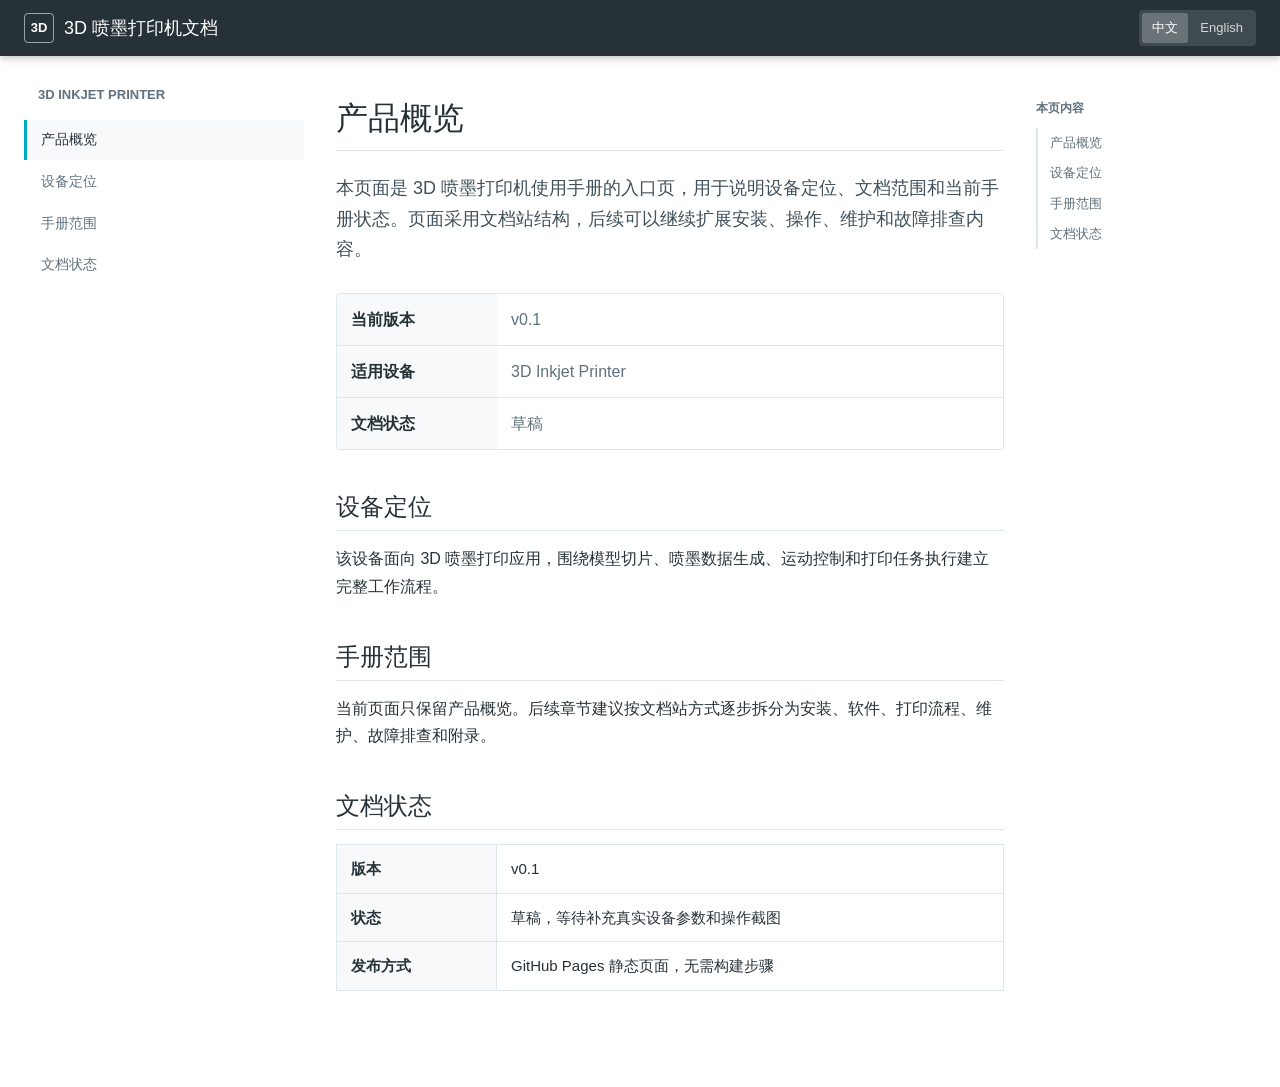
==== commit 96c00309: "2" ====
--- a/index.html
+++ b/index.html
@@ -3,89 +3,95 @@
   <head>
     <meta charset="utf-8">
     <meta name="viewport" content="width=device-width, initial-scale=1">
-    <title>3D 喷墨打印机使用手册</title>
+    <title>3D &#21943;&#22696;&#25171;&#21360;&#26426;&#25991;&#26723;</title>
     <link rel="stylesheet" href="styles.css">
   </head>
-  <body data-title-zh="3D 喷墨打印机使用手册" data-title-en="3D Inkjet Printer Documentation">
+  <body>
     <header class="site-header">
-      <button class="nav-toggle" type="button" aria-label="打开目录" aria-expanded="false" data-zh="打开目录" data-en="Open navigation" data-aria-only="true">
+      <button class="nav-toggle" type="button" aria-label="&#25171;&#24320;&#30446;&#24405;" aria-expanded="false">
         <span></span>
         <span></span>
         <span></span>
       </button>
-      <a class="site-title" href="#overview" aria-label="3D Inkjet Printer Documentation">
+      <a class="site-title" href="#overview">
         <span class="site-mark">3D</span>
-        <span data-zh="3D 喷墨打印机文档" data-en="3D Inkjet Printer Documentation">3D 喷墨打印机文档</span>
+        <span>3D &#21943;&#22696;&#25171;&#21360;&#26426;&#25991;&#26723;</span>
       </a>
-      <div class="header-actions" aria-label="Language">
-        <button class="language-button active" type="button" data-lang="zh">中文</button>
-        <button class="language-button" type="button" data-lang="en">English</button>
-      </div>
+      <nav class="language-switch" aria-label="Language">
+        <a class="active" href="./">中文</a>
+        <a href="en/">English</a>
+      </nav>
     </header>
 
     <div class="doc-shell">
-      <aside class="doc-sidebar" aria-label="文档目录" data-zh="文档目录" data-en="Documentation navigation" data-aria-only="true">
-        <div class="sidebar-title" data-zh="3D Inkjet Printer" data-en="3D Inkjet Printer">3D Inkjet Printer</div>
+      <aside class="doc-sidebar" aria-label="&#25991;&#26723;&#30446;&#24405;">
+        <div class="sidebar-title">3D Inkjet Printer</div>
         <nav class="doc-nav">
-          <a class="active" href="#overview" data-zh="产品概览" data-en="Overview">产品概览</a>
-          <a href="#positioning" data-zh="设备定位" data-en="Device Positioning">设备定位</a>
-          <a href="#manual-scope" data-zh="手册范围" data-en="Manual Scope">手册范围</a>
-          <a href="#document-status" data-zh="文档状态" data-en="Document Status">文档状态</a>
+          <a class="active" href="#overview">&#20135;&#21697;&#27010;&#35272;</a>
+          <a href="#positioning">&#35774;&#22791;&#23450;&#20301;</a>
+          <a href="#manual-scope">&#25163;&#20876;&#33539;&#22260;</a>
+          <a href="#document-status">&#25991;&#26723;&#29366;&#24577;</a>
         </nav>
       </aside>
 
       <main class="doc-content">
         <article class="doc-article">
-          <h1 id="overview" data-zh="产品概览" data-en="Overview">产品概览</h1>
-          <p class="lead" data-zh="本页面是 3D 喷墨打印机使用手册的入口页，用于说明设备定位、文档范围和当前手册状态。页面采用文档站结构，后续可以继续扩展安装、操作、维护和故障排查内容。" data-en="This page is the entry point for the 3D inkjet printer manual. It introduces the device positioning, manual scope, and current documentation status. The page uses a documentation-site structure so installation, operation, maintenance, and troubleshooting content can be added later.">
-            本页面是 3D 喷墨打印机使用手册的入口页，用于说明设备定位、文档范围和当前手册状态。页面采用文档站结构，后续可以继续扩展安装、操作、维护和故障排查内容。
+          <h1 id="overview">&#20135;&#21697;&#27010;&#35272;</h1>
+          <p class="lead">
+            &#26412;&#39029;&#38754;&#26159; 3D &#21943;&#22696;&#25171;&#21360;&#26426;&#20351;&#29992;&#25163;&#20876;&#30340;&#20837;&#21475;&#39029;&#65292;&#29992;&#20110;&#35828;&#26126;&#35774;&#22791;&#23450;&#20301;&#12289;&#25991;&#26723;&#33539;&#22260;&#21644;&#24403;&#21069;&#25163;&#20876;&#29366;&#24577;&#12290;&#39029;&#38754;&#37319;&#29992;&#25991;&#26723;&#31449;&#32467;&#26500;&#65292;&#21518;&#32493;&#21487;&#20197;&#32487;&#32493;&#25193;&#23637;&#23433;&#35013;&#12289;&#25805;&#20316;&#12289;&#32500;&#25252;&#21644;&#25925;&#38556;&#25490;&#26597;&#20869;&#23481;&#12290;
           </p>
 
-          <div class="info-box">
-            <strong data-zh="当前版本" data-en="Current version">当前版本</strong>
-            <span>v0.1</span>
-            <strong data-zh="适用设备" data-en="Applicable device">适用设备</strong>
-            <span>3D Inkjet Printer</span>
-            <strong data-zh="文档状态" data-en="Document status">文档状态</strong>
-            <span data-zh="草稿" data-en="Draft">草稿</span>
-          </div>
+          <dl class="info-list">
+            <div>
+              <dt>&#24403;&#21069;&#29256;&#26412;</dt>
+              <dd>v0.1</dd>
+            </div>
+            <div>
+              <dt>&#36866;&#29992;&#35774;&#22791;</dt>
+              <dd>3D Inkjet Printer</dd>
+            </div>
+            <div>
+              <dt>&#25991;&#26723;&#29366;&#24577;</dt>
+              <dd>&#33609;&#31295;</dd>
+            </div>
+          </dl>
 
-          <h2 id="positioning" data-zh="设备定位" data-en="Device Positioning">设备定位</h2>
-          <p data-zh="该设备面向 3D 喷墨打印应用，围绕模型切片、喷墨数据生成、运动控制和打印任务执行建立完整工作流程。" data-en="The device is designed for 3D inkjet printing applications and supports a workflow around model slicing, inkjet data generation, motion control, and print job execution.">
-            该设备面向 3D 喷墨打印应用，围绕模型切片、喷墨数据生成、运动控制和打印任务执行建立完整工作流程。
+          <h2 id="positioning">&#35774;&#22791;&#23450;&#20301;</h2>
+          <p>
+            &#35813;&#35774;&#22791;&#38754;&#21521; 3D &#21943;&#22696;&#25171;&#21360;&#24212;&#29992;&#65292;&#22260;&#32469;&#27169;&#22411;&#20999;&#29255;&#12289;&#21943;&#22696;&#25968;&#25454;&#29983;&#25104;&#12289;&#36816;&#21160;&#25511;&#21046;&#21644;&#25171;&#21360;&#20219;&#21153;&#25191;&#34892;&#24314;&#31435;&#23436;&#25972;&#24037;&#20316;&#27969;&#31243;&#12290;
           </p>
 
-          <h2 id="manual-scope" data-zh="手册范围" data-en="Manual Scope">手册范围</h2>
-          <p data-zh="当前页面只保留产品概览。后续章节建议按文档站方式逐步拆分为安装、软件、打印流程、维护、故障排查和附录。" data-en="This page currently keeps only the product overview. Future sections should be added in the same documentation style, such as installation, software, printing workflow, maintenance, troubleshooting, and appendices.">
-            当前页面只保留产品概览。后续章节建议按文档站方式逐步拆分为安装、软件、打印流程、维护、故障排查和附录。
+          <h2 id="manual-scope">&#25163;&#20876;&#33539;&#22260;</h2>
+          <p>
+            &#24403;&#21069;&#39029;&#38754;&#21482;&#20445;&#30041;&#20135;&#21697;&#27010;&#35272;&#12290;&#21518;&#32493;&#31456;&#33410;&#24314;&#35758;&#25353;&#25991;&#26723;&#31449;&#26041;&#24335;&#36880;&#27493;&#25286;&#20998;&#20026;&#23433;&#35013;&#12289;&#36719;&#20214;&#12289;&#25171;&#21360;&#27969;&#31243;&#12289;&#32500;&#25252;&#12289;&#25925;&#38556;&#25490;&#26597;&#21644;&#38468;&#24405;&#12290;
           </p>
 
-          <h2 id="document-status" data-zh="文档状态" data-en="Document Status">文档状态</h2>
+          <h2 id="document-status">&#25991;&#26723;&#29366;&#24577;</h2>
           <table>
             <tbody>
               <tr>
-                <th data-zh="版本" data-en="Version">版本</th>
+                <th>&#29256;&#26412;</th>
                 <td>v0.1</td>
               </tr>
               <tr>
-                <th data-zh="状态" data-en="Status">状态</th>
-                <td data-zh="草稿，等待补充真实设备参数和操作截图" data-en="Draft, waiting for real device parameters and operation screenshots">草稿，等待补充真实设备参数和操作截图</td>
+                <th>&#29366;&#24577;</th>
+                <td>&#33609;&#31295;&#65292;&#31561;&#24453;&#34917;&#20805;&#30495;&#23454;&#35774;&#22791;&#21442;&#25968;&#21644;&#25805;&#20316;&#25130;&#22270;</td>
               </tr>
               <tr>
-                <th data-zh="发布方式" data-en="Publishing">发布方式</th>
-                <td data-zh="GitHub Pages 静态页面，无需构建步骤" data-en="GitHub Pages static site, no build step required">GitHub Pages 静态页面，无需构建步骤</td>
+                <th>&#21457;&#24067;&#26041;&#24335;</th>
+                <td>GitHub Pages &#38745;&#24577;&#39029;&#38754;&#65292;&#26080;&#38656;&#26500;&#24314;&#27493;&#39588;</td>
               </tr>
             </tbody>
           </table>
         </article>
       </main>
 
-      <aside class="page-toc" aria-label="本页目录" data-zh="本页目录" data-en="Page table of contents" data-aria-only="true">
-        <div class="page-toc-title" data-zh="本页内容" data-en="On this page">本页内容</div>
-        <a href="#overview" data-zh="产品概览" data-en="Overview">产品概览</a>
-        <a href="#positioning" data-zh="设备定位" data-en="Device Positioning">设备定位</a>
-        <a href="#manual-scope" data-zh="手册范围" data-en="Manual Scope">手册范围</a>
-        <a href="#document-status" data-zh="文档状态" data-en="Document Status">文档状态</a>
+      <aside class="page-toc" aria-label="&#26412;&#39029;&#30446;&#24405;">
+        <div class="page-toc-title">&#26412;&#39029;&#20869;&#23481;</div>
+        <a href="#overview">&#20135;&#21697;&#27010;&#35272;</a>
+        <a href="#positioning">&#35774;&#22791;&#23450;&#20301;</a>
+        <a href="#manual-scope">&#25163;&#20876;&#33539;&#22260;</a>
+        <a href="#document-status">&#25991;&#26723;&#29366;&#24577;</a>
       </aside>
     </div>
 
--- a/styles.css
+++ b/styles.css
@@ -1,14 +1,12 @@
 :root {
-  --md-primary: #263238;
-  --md-primary-dark: #1b2429;
-  --md-accent: #00b8d4;
-  --md-bg: #ffffff;
-  --md-code-bg: #f5f7f9;
-  --md-text: #263238;
-  --md-muted: #6b7780;
-  --md-border: #e1e7eb;
-  --md-link: #0288a7;
-  --md-sidebar: #fafafa;
+  --header: #263238;
+  --accent: #00acc1;
+  --background: #ffffff;
+  --surface: #f7f9fa;
+  --text: #263238;
+  --muted: #60717d;
+  --border: #dfe6eb;
+  --link: #0288a7;
 }
 
 * {
@@ -21,20 +19,20 @@
 
 body {
   margin: 0;
-  background: var(--md-bg);
-  color: var(--md-text);
+  background: var(--background);
+  color: var(--text);
   font-family: -apple-system, BlinkMacSystemFont, "Segoe UI", "Microsoft YaHei", Arial, sans-serif;
   font-size: 16px;
   line-height: 1.7;
 }
 
 a {
-  color: var(--md-link);
+  color: var(--link);
   text-decoration: none;
 }
 
 a:hover {
-  color: var(--md-accent);
+  color: var(--accent);
 }
 
 .site-header {
@@ -43,12 +41,11 @@
   z-index: 30;
   display: flex;
   align-items: center;
-  gap: 16px;
   height: 56px;
   padding: 0 24px;
-  background: var(--md-primary);
+  background: var(--header);
   color: #fff;
-  box-shadow: 0 2px 8px rgba(0, 0, 0, 0.22);
+  box-shadow: 0 2px 8px rgba(0, 0, 0, 0.24);
 }
 
 .site-title {
@@ -76,7 +73,7 @@
   font-weight: 700;
 }
 
-.header-actions {
+.language-switch {
   display: flex;
   gap: 2px;
   margin-left: auto;
@@ -85,20 +82,18 @@
   background: rgba(255, 255, 255, 0.12);
 }
 
-.language-button {
+.language-switch a {
+  display: inline-flex;
+  align-items: center;
   min-height: 30px;
   padding: 0 10px;
-  border: 0;
   border-radius: 3px;
-  background: transparent;
   color: rgba(255, 255, 255, 0.78);
-  cursor: pointer;
-  font: inherit;
   font-size: 13px;
 }
 
-.language-button.active {
-  background: rgba(255, 255, 255, 0.2);
+.language-switch a.active {
+  background: rgba(255, 255, 255, 0.22);
   color: #fff;
 }
 
@@ -106,6 +101,7 @@
   display: none;
   width: 38px;
   height: 38px;
+  margin-right: 8px;
   border: 0;
   border-radius: 4px;
   background: transparent;
@@ -135,13 +131,13 @@
   height: calc(100vh - 56px);
   padding: 28px 0 32px;
   overflow: auto;
-  background: var(--md-bg);
+  background: var(--background);
 }
 
 .sidebar-title {
   margin-bottom: 14px;
   padding: 0 14px;
-  color: var(--md-muted);
+  color: var(--muted);
   font-size: 13px;
   font-weight: 700;
   text-transform: uppercase;
@@ -156,15 +152,15 @@
   display: block;
   padding: 8px 14px;
   border-left: 3px solid transparent;
-  color: var(--md-muted);
+  color: var(--muted);
   font-size: 14px;
 }
 
 .doc-nav a:hover,
 .doc-nav a.active {
-  border-left-color: var(--md-accent);
-  background: var(--md-sidebar);
-  color: var(--md-text);
+  border-left-color: var(--accent);
+  background: var(--surface);
+  color: var(--text);
 }
 
 .doc-content {
@@ -178,9 +174,8 @@
 
 .doc-article h1,
 .doc-article h2 {
-  position: relative;
   scroll-margin-top: 80px;
-  color: var(--md-text);
+  color: var(--text);
   font-weight: 400;
   line-height: 1.25;
 }
@@ -188,14 +183,14 @@
 .doc-article h1 {
   margin: 0 0 22px;
   padding-bottom: 12px;
-  border-bottom: 1px solid var(--md-border);
+  border-bottom: 1px solid var(--border);
   font-size: 32px;
 }
 
 .doc-article h2 {
   margin: 42px 0 14px;
   padding-bottom: 8px;
-  border-bottom: 1px solid var(--md-border);
+  border-bottom: 1px solid var(--border);
   font-size: 24px;
 }
 
@@ -208,35 +203,38 @@
   font-size: 18px;
 }
 
-.info-box {
+.info-list {
   display: grid;
   grid-template-columns: 160px minmax(0, 1fr);
-  gap: 0;
   margin: 28px 0 36px;
   overflow: hidden;
-  border: 1px solid var(--md-border);
+  border: 1px solid var(--border);
   border-radius: 4px;
-  background: var(--md-code-bg);
-}
-
-.info-box strong,
-.info-box span {
+  background: var(--surface);
+}
+
+.info-list div {
+  display: contents;
+}
+
+.info-list dt,
+.info-list dd {
+  margin: 0;
   padding: 12px 14px;
-  border-bottom: 1px solid var(--md-border);
-}
-
-.info-box strong:nth-last-child(2),
-.info-box span:last-child {
+  border-bottom: 1px solid var(--border);
+}
+
+.info-list div:last-child dt,
+.info-list div:last-child dd {
   border-bottom: 0;
 }
 
-.info-box strong {
-  color: var(--md-text);
+.info-list dt {
   font-weight: 700;
 }
 
-.info-box span {
-  color: var(--md-muted);
+.info-list dd {
+  color: var(--muted);
   background: #fff;
 }
 
@@ -244,21 +242,21 @@
   width: 100%;
   margin-top: 14px;
   border-collapse: collapse;
-  border: 1px solid var(--md-border);
+  border: 1px solid var(--border);
   font-size: 15px;
 }
 
 th,
 td {
   padding: 11px 14px;
-  border: 1px solid var(--md-border);
+  border: 1px solid var(--border);
   text-align: left;
   vertical-align: top;
 }
 
 th {
   width: 160px;
-  background: var(--md-code-bg);
+  background: var(--surface);
 }
 
 .page-toc {
@@ -271,7 +269,7 @@
 
 .page-toc-title {
   margin-bottom: 10px;
-  color: var(--md-muted);
+  color: var(--muted);
   font-size: 12px;
   font-weight: 700;
   text-transform: uppercase;
@@ -280,15 +278,15 @@
 .page-toc a {
   display: block;
   padding: 4px 0 4px 12px;
-  border-left: 2px solid var(--md-border);
-  color: var(--md-muted);
+  border-left: 2px solid var(--border);
+  color: var(--muted);
   font-size: 13px;
 }
 
 .page-toc a:hover,
 .page-toc a.active {
-  border-left-color: var(--md-accent);
-  color: var(--md-link);
+  border-left-color: var(--accent);
+  color: var(--link);
 }
 
 @media (max-width: 1100px) {
@@ -308,6 +306,7 @@
 
   .nav-toggle {
     display: block;
+    flex: 0 0 auto;
   }
 
   .site-title {
@@ -330,7 +329,7 @@
     z-index: 20;
     width: min(300px, 86vw);
     padding: 20px 0;
-    border-right: 1px solid var(--md-border);
+    border-right: 1px solid var(--border);
     box-shadow: 6px 0 18px rgba(0, 0, 0, 0.16);
     transform: translateX(-100%);
     transition: transform 0.18s ease;
@@ -356,19 +355,19 @@
     font-size: 16px;
   }
 
-  .info-box {
+  .info-list {
     grid-template-columns: 1fr;
   }
 
-  .info-box strong {
+  .info-list dt {
     border-bottom: 0;
   }
 
-  .info-box span {
-    border-bottom: 1px solid var(--md-border);
-  }
-
-  .info-box span:last-child {
+  .info-list dd {
+    border-bottom: 1px solid var(--border);
+  }
+
+  .info-list div:last-child dd {
     border-bottom: 0;
   }
 }
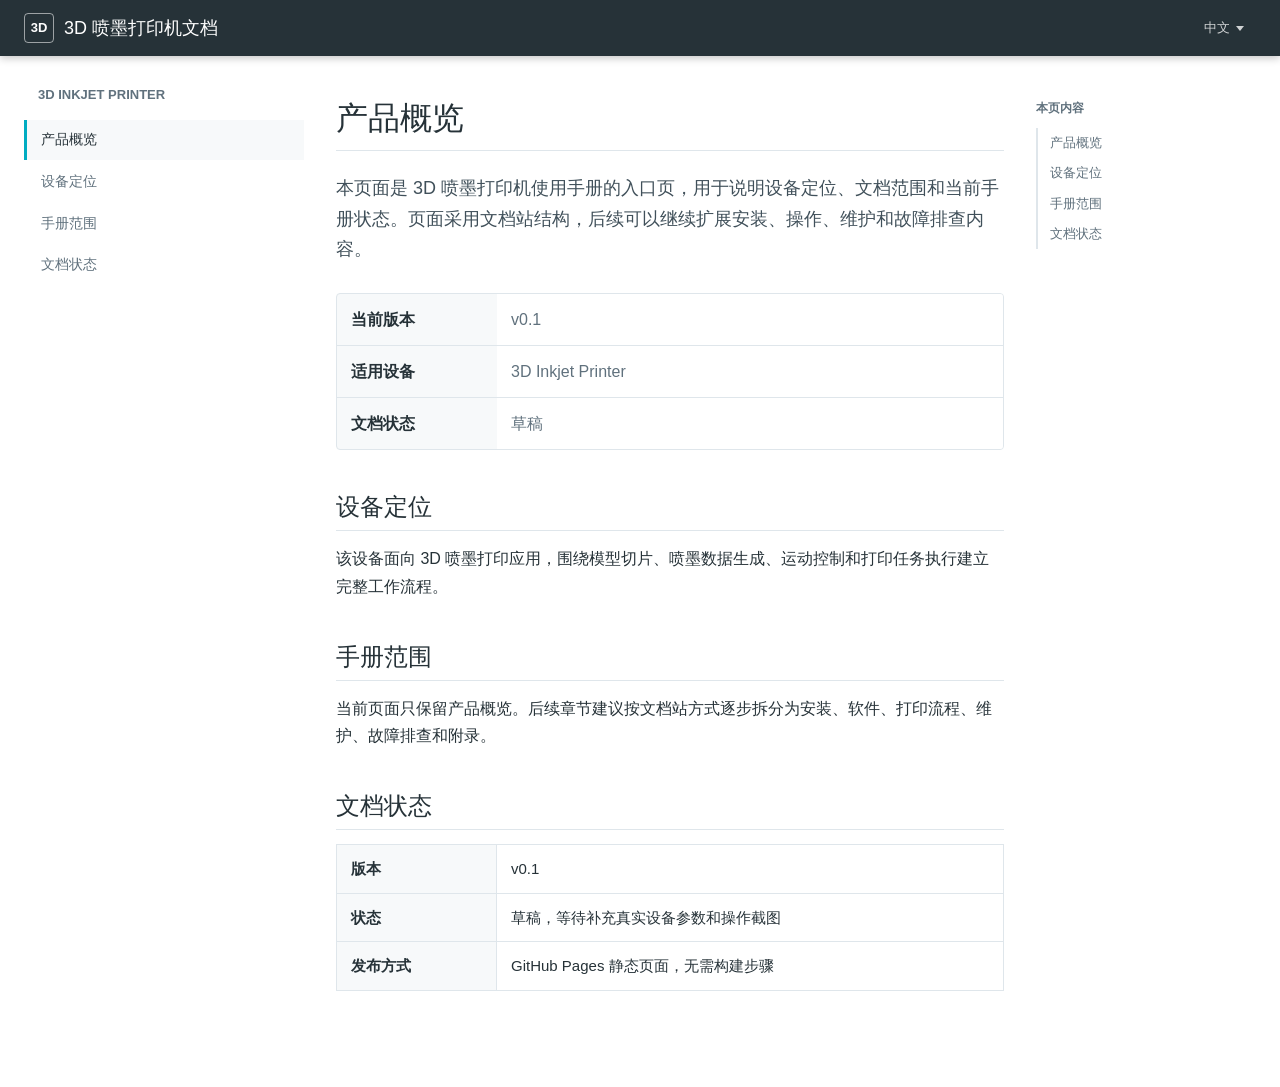
==== commit 5eadd339: "2" ====
--- a/index.html
+++ b/index.html
@@ -17,10 +17,13 @@
         <span class="site-mark">3D</span>
         <span>3D &#21943;&#22696;&#25171;&#21360;&#26426;&#25991;&#26723;</span>
       </a>
-      <nav class="language-switch" aria-label="Language">
-        <a class="active" href="./">中文</a>
-        <a href="en/">English</a>
-      </nav>
+      <details class="language-menu">
+        <summary aria-label="Language">中文</summary>
+        <nav aria-label="Language">
+          <a class="active" href="index.html">中文</a>
+          <a href="en/index.html">English</a>
+        </nav>
+      </details>
     </header>
 
     <div class="doc-shell">
--- a/styles.css
+++ b/styles.css
@@ -73,28 +73,85 @@
   font-weight: 700;
 }
 
-.language-switch {
+.language-menu {
+  position: relative;
+  margin-left: auto;
+}
+
+.language-menu summary {
   display: flex;
-  gap: 2px;
-  margin-left: auto;
-  padding: 3px;
+  align-items: center;
+  gap: 6px;
+  min-height: 36px;
+  padding: 0 12px;
   border-radius: 4px;
-  background: rgba(255, 255, 255, 0.12);
-}
-
-.language-switch a {
-  display: inline-flex;
-  align-items: center;
-  min-height: 30px;
-  padding: 0 10px;
-  border-radius: 3px;
   color: rgba(255, 255, 255, 0.78);
+  cursor: pointer;
   font-size: 13px;
-}
-
-.language-switch a.active {
+  list-style: none;
+}
+
+.language-menu summary::-webkit-details-marker {
+  display: none;
+}
+
+.language-menu summary::after {
+  width: 0;
+  height: 0;
+  border-top: 5px solid currentColor;
+  border-right: 4px solid transparent;
+  border-left: 4px solid transparent;
+  content: "";
+}
+
+.language-menu[open] summary,
+.language-menu summary:hover {
   background: rgba(255, 255, 255, 0.22);
   color: #fff;
+}
+
+.language-menu nav {
+  position: absolute;
+  top: calc(100% + 8px);
+  right: 0;
+  display: grid;
+  min-width: 156px;
+  padding: 6px 0;
+  border-radius: 4px;
+  background: #fff;
+  box-shadow: 0 6px 18px rgba(0, 0, 0, 0.22);
+}
+
+.language-menu nav::before {
+  position: absolute;
+  top: -6px;
+  right: 18px;
+  width: 12px;
+  height: 12px;
+  background: #fff;
+  content: "";
+  transform: rotate(45deg);
+}
+
+.language-menu a {
+  position: relative;
+  display: block;
+  padding: 8px 14px;
+  color: var(--text);
+  font-size: 14px;
+  white-space: nowrap;
+}
+
+.language-menu a:hover,
+.language-menu a.active {
+  background: var(--surface);
+  color: var(--link);
+}
+
+.language-menu a.active::before {
+  margin-right: 8px;
+  color: var(--accent);
+  content: "✓";
 }
 
 .nav-toggle {
